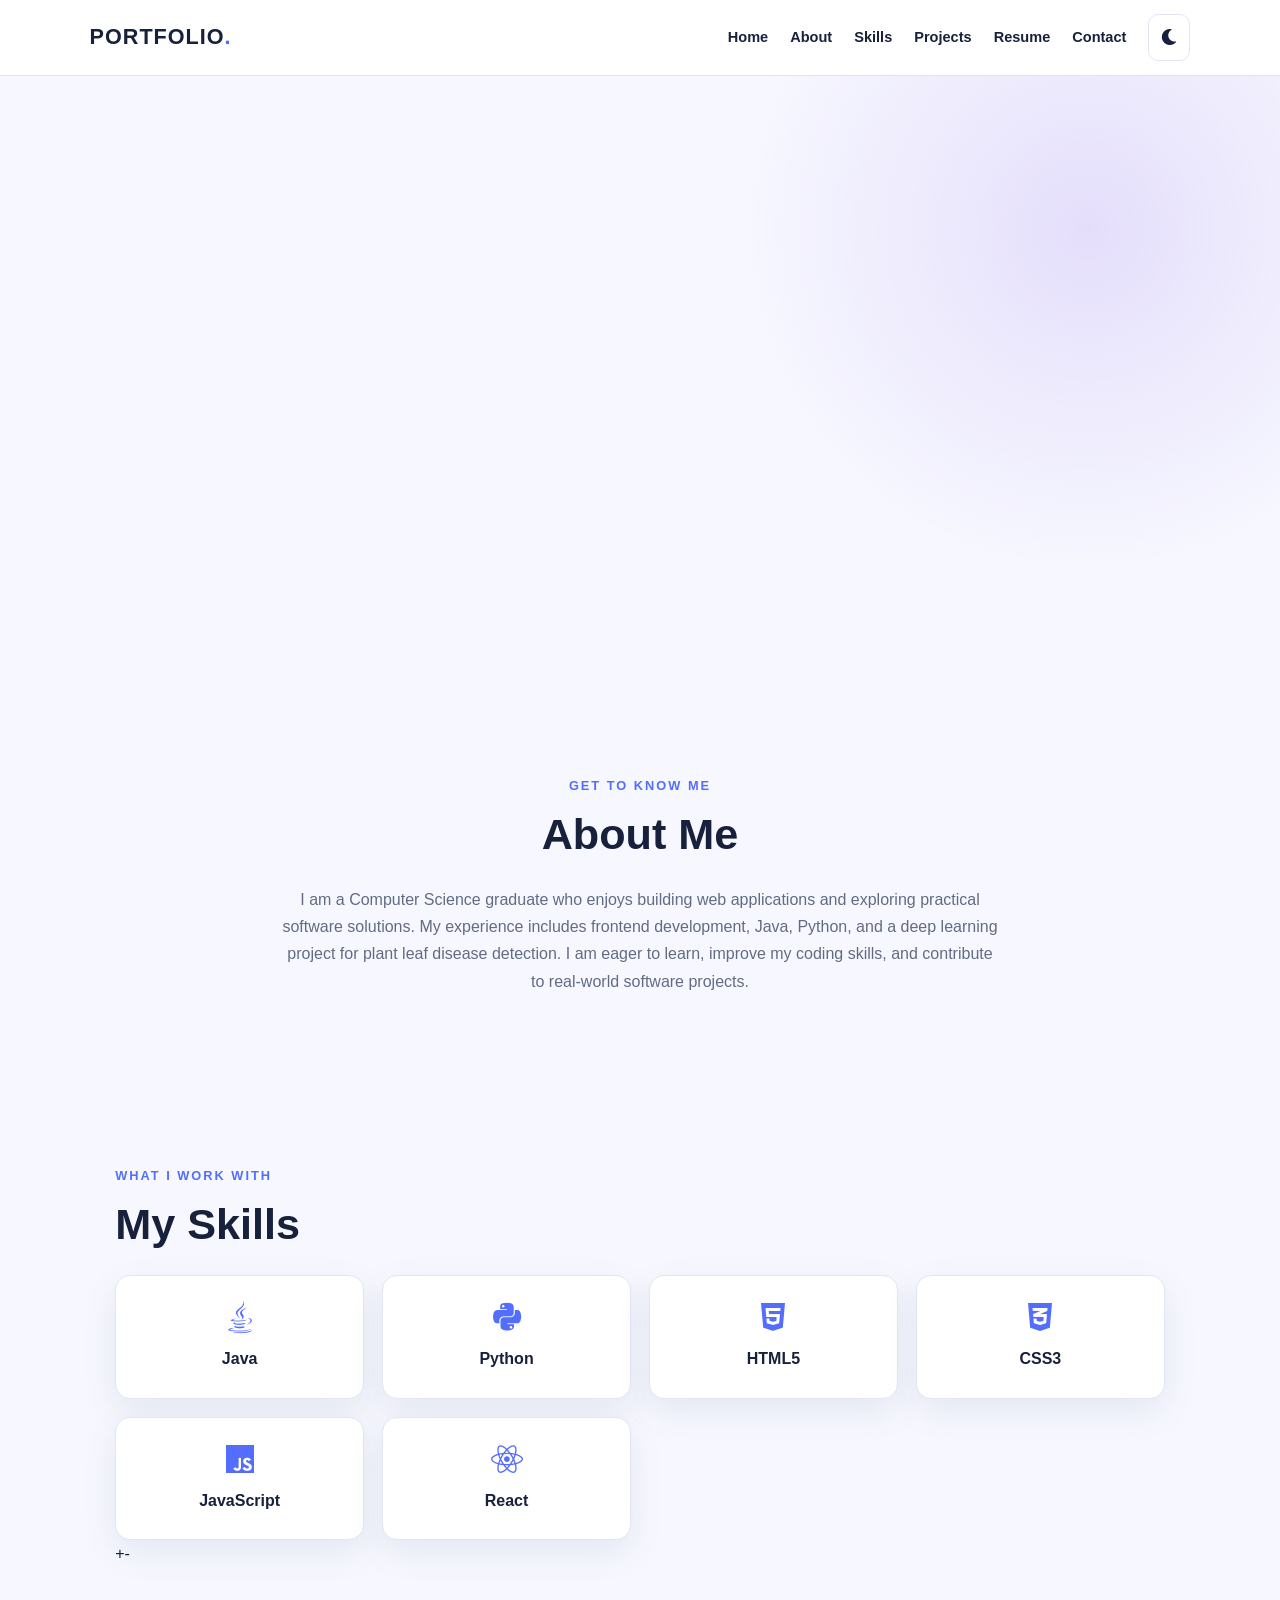
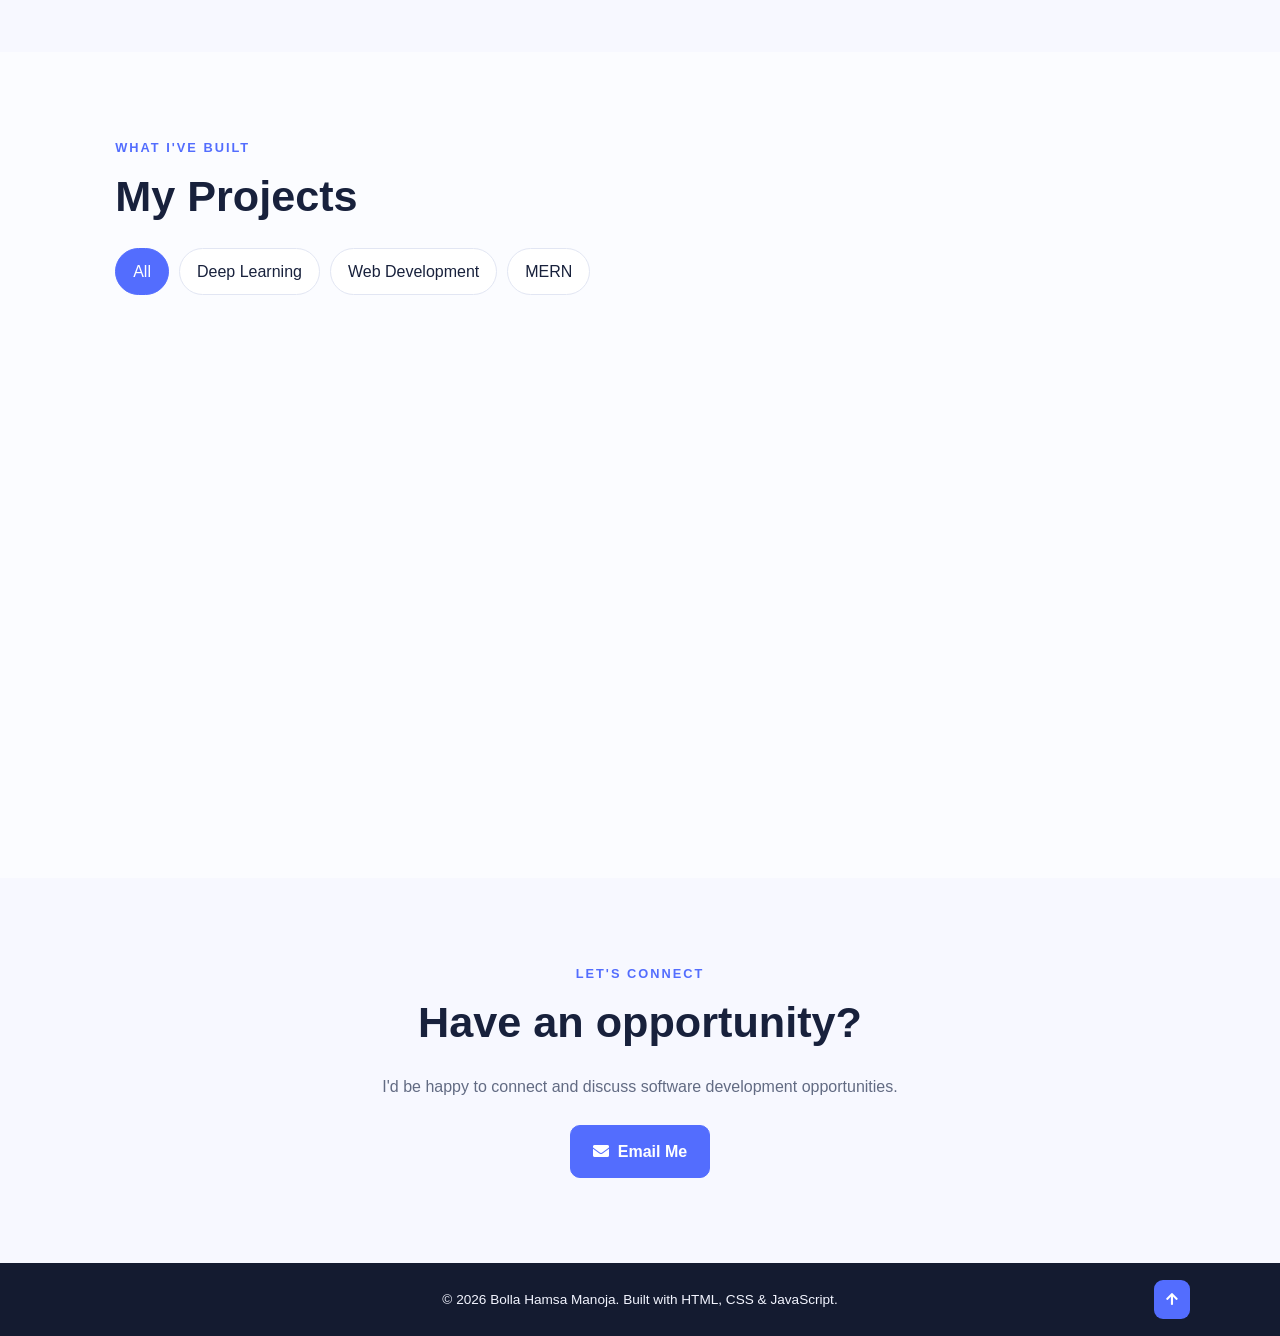
==== index.html @ 6b336836 "Create index.html for portfolio redirection" ====
<!DOCTYPE html>
<html lang="en">
<head>
  <meta charset="UTF-8">
  <meta http-equiv="refresh" content="0; url=Portfolio/">
  <title>My Portfolio</title>
</head>
<body>
  <p>
    Opening portfolio...
    <a href="Portfolio/">Click here if you are not redirected.</a>
  </p>
</body>
</html>
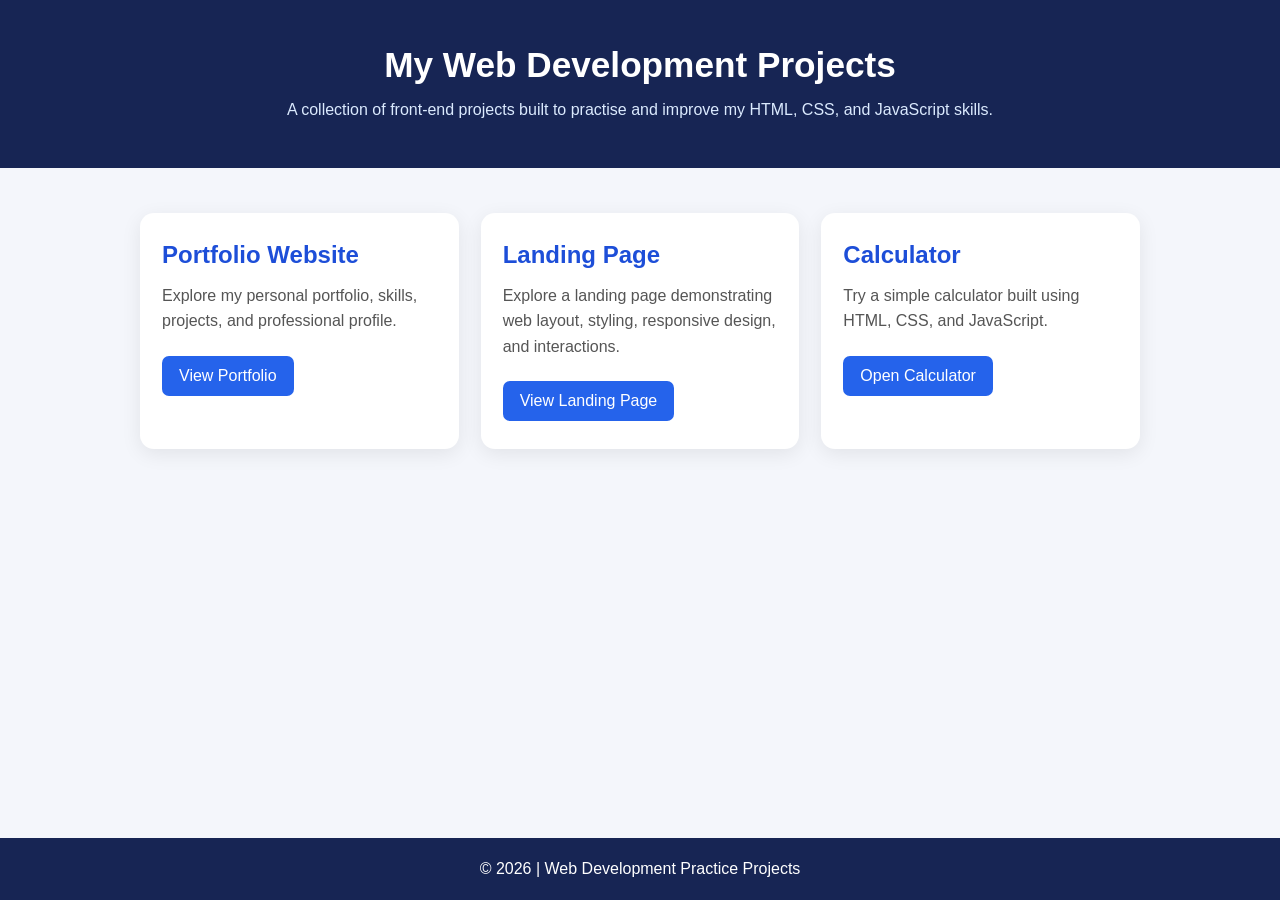
==== commit d9d76e99: "Revise index.html for project showcase layout" ====
--- a/index.html
+++ b/index.html
@@ -3,13 +3,143 @@
 <html lang="en">
 <head>
   <meta charset="UTF-8">
-  <meta http-equiv="refresh" content="0; url=Portfolio/">
-  <title>My Portfolio</title>
+  <meta name="viewport" content="width=device-width, initial-scale=1.0">
+  <title>My Web Development Projects</title>
+  <style>
+    * {
+      margin: 0;
+      padding: 0;
+      box-sizing: border-box;
+    }
+
+    body {
+      font-family: Arial, sans-serif;
+      background: #f4f6fb;
+      color: #222;
+      min-height: 100vh;
+      display: flex;
+      flex-direction: column;
+    }
+
+    header {
+      background: #172554;
+      color: white;
+      text-align: center;
+      padding: 45px 20px;
+    }
+
+    header h1 {
+      font-size: 2.2rem;
+      margin-bottom: 12px;
+    }
+
+    header p {
+      color: #dbeafe;
+      line-height: 1.6;
+    }
+
+    main {
+      width: min(1000px, 92%);
+      margin: 45px auto;
+      flex: 1;
+    }
+
+    .projects {
+      display: grid;
+      grid-template-columns: repeat(auto-fit, minmax(230px, 1fr));
+      gap: 22px;
+    }
+
+    .card {
+      background: white;
+      padding: 28px 22px;
+      border-radius: 14px;
+      box-shadow: 0 5px 20px rgba(0, 0, 0, 0.08);
+      transition: transform 0.2s, box-shadow 0.2s;
+    }
+
+    .card:hover {
+      transform: translateY(-6px);
+      box-shadow: 0 10px 25px rgba(0, 0, 0, 0.12);
+    }
+
+    .card h2 {
+      color: #1d4ed8;
+      margin-bottom: 14px;
+    }
+
+    .card p {
+      color: #555;
+      line-height: 1.6;
+      margin-bottom: 22px;
+    }
+
+    .card a {
+      display: inline-block;
+      background: #2563eb;
+      color: white;
+      text-decoration: none;
+      padding: 11px 17px;
+      border-radius: 7px;
+    }
+
+    .card a:hover {
+      background: #1d4ed8;
+    }
+
+    footer {
+      text-align: center;
+      padding: 22px;
+      background: #172554;
+      color: white;
+    }
+  </style>
 </head>
+
 <body>
-  <p>
-    Opening portfolio...
-    <a href="Portfolio/">Click here if you are not redirected.</a>
-  </p>
+  <header>
+    <h1>My Web Development Projects</h1>
+    <p>
+      A collection of front-end projects built to practise
+      and improve my HTML, CSS, and JavaScript skills.
+    </p>
+  </header>
+
+  <main>
+    <section class="projects">
+
+      <article class="card">
+        <h2>Portfolio Website</h2>
+        <p>
+          Explore my personal portfolio, skills, projects,
+          and professional profile.
+        </p>
+        <a href="./Portfolio/">View Portfolio</a>
+      </article>
+
+      <article class="card">
+        <h2>Landing Page</h2>
+        <p>
+          Explore a landing page demonstrating web layout,
+          styling, responsive design, and interactions.
+        </p>
+        <a href="./LandingPage/">View Landing Page</a>
+      </article>
+
+      <article class="card">
+        <h2>Calculator</h2>
+        <p>
+          Try a simple calculator built using HTML, CSS,
+          and JavaScript.
+        </p>
+        <a href="./Calculator/">Open Calculator</a>
+      </article>
+
+    </section>
+  </main>
+
+  <footer>
+    <p>&copy; 2026 | Web Development Practice Projects</p>
+  </footer>
 </body>
 </html>
